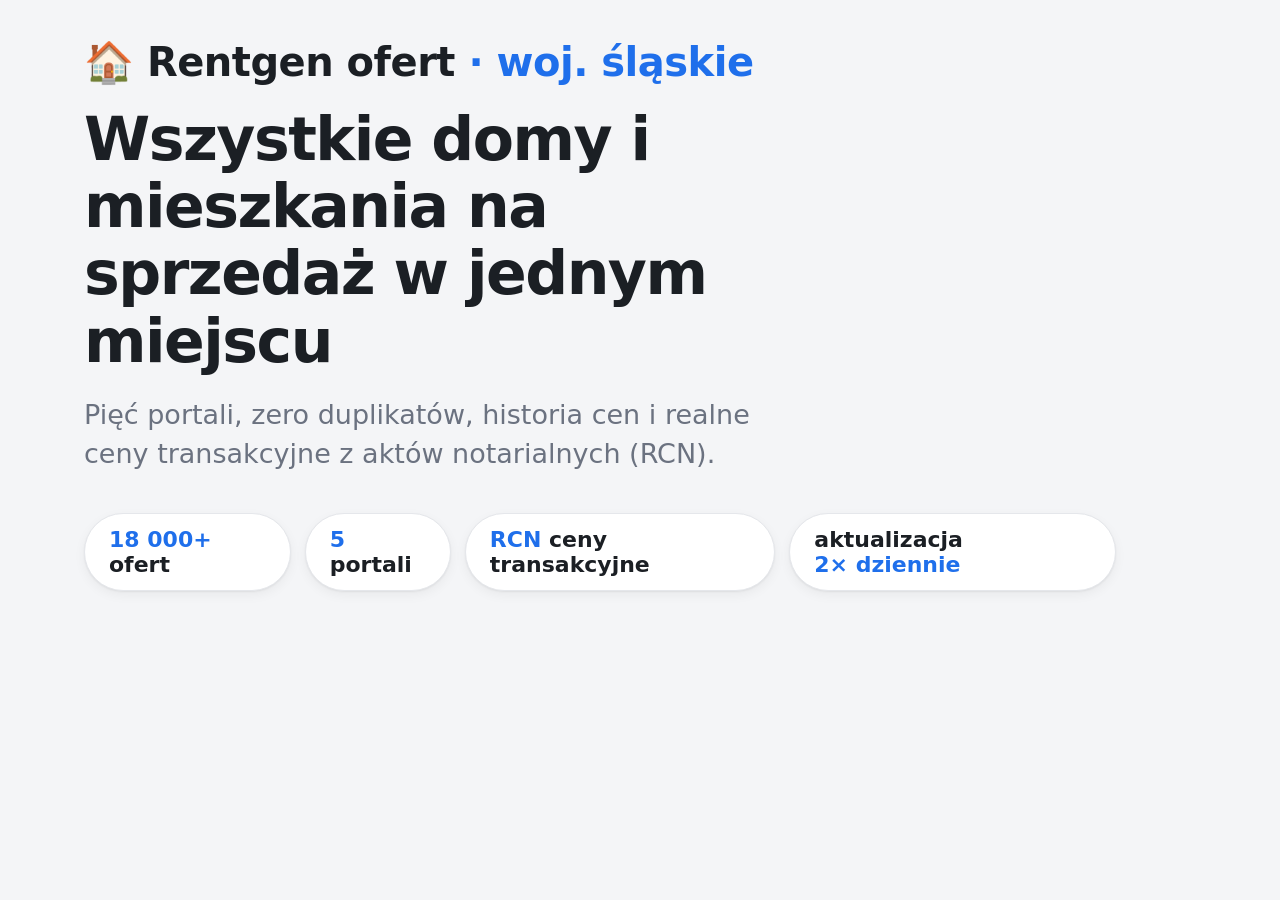
==== scripts/og-card.html @ d421add3 "Agent-readiness: no-JS summary, Dataset JSON-LD, llms.txt, OG/canonical, robots+sitemap, 404 - scrip" ====
<!doctype html>
<!-- Source of site/og.png (1200x630 social/share card). Regenerate after edits:
     npx playwright screenshot --viewport-size=1200,630 scripts/og-card.html site/og.png -->
<html lang="pl">
<head>
<meta charset="utf-8">
<style>
*{box-sizing:border-box;margin:0;padding:0}
body{
  width:1200px;height:630px;
  font-family:system-ui,-apple-system,"Segoe UI",Roboto,sans-serif;
  background:#f4f5f7;color:#1b1f24;
  display:flex;flex-direction:column;justify-content:center;padding:0 84px;
}
.brand{font-size:40px;font-weight:800;letter-spacing:-.5px;margin-bottom:20px}
.brand .accent{color:#1f6feb}
h1{font-size:60px;line-height:1.12;font-weight:800;letter-spacing:-1.5px;max-width:18ch;margin-bottom:20px}
.lead{font-size:27px;color:#6b7280;max-width:42ch;line-height:1.45;margin-bottom:40px}
.chips{display:flex;gap:14px}
.chip{background:#fff;border:1px solid #e5e7eb;border-radius:999px;padding:13px 24px;font-size:22px;font-weight:600;
box-shadow:0 1px 2px rgba(0,0,0,.06),0 4px 12px rgba(0,0,0,.05)}
.chip b{color:#1f6feb}
</style>
</head>
<body>
  <div class="brand">🏠 Rentgen ofert <span class="accent">· woj. śląskie</span></div>
  <h1>Wszystkie domy i mieszkania na sprzedaż w jednym miejscu</h1>
  <p class="lead">Pięć portali, zero duplikatów, historia cen i realne ceny transakcyjne z aktów notarialnych (RCN).</p>
  <div class="chips">
    <span class="chip"><b>18&nbsp;000+</b> ofert</span>
    <span class="chip"><b>5</b> portali</span>
    <span class="chip"><b>RCN</b> ceny transakcyjne</span>
    <span class="chip">aktualizacja <b>2×&nbsp;dziennie</b></span>
  </div>
</body>
</html>
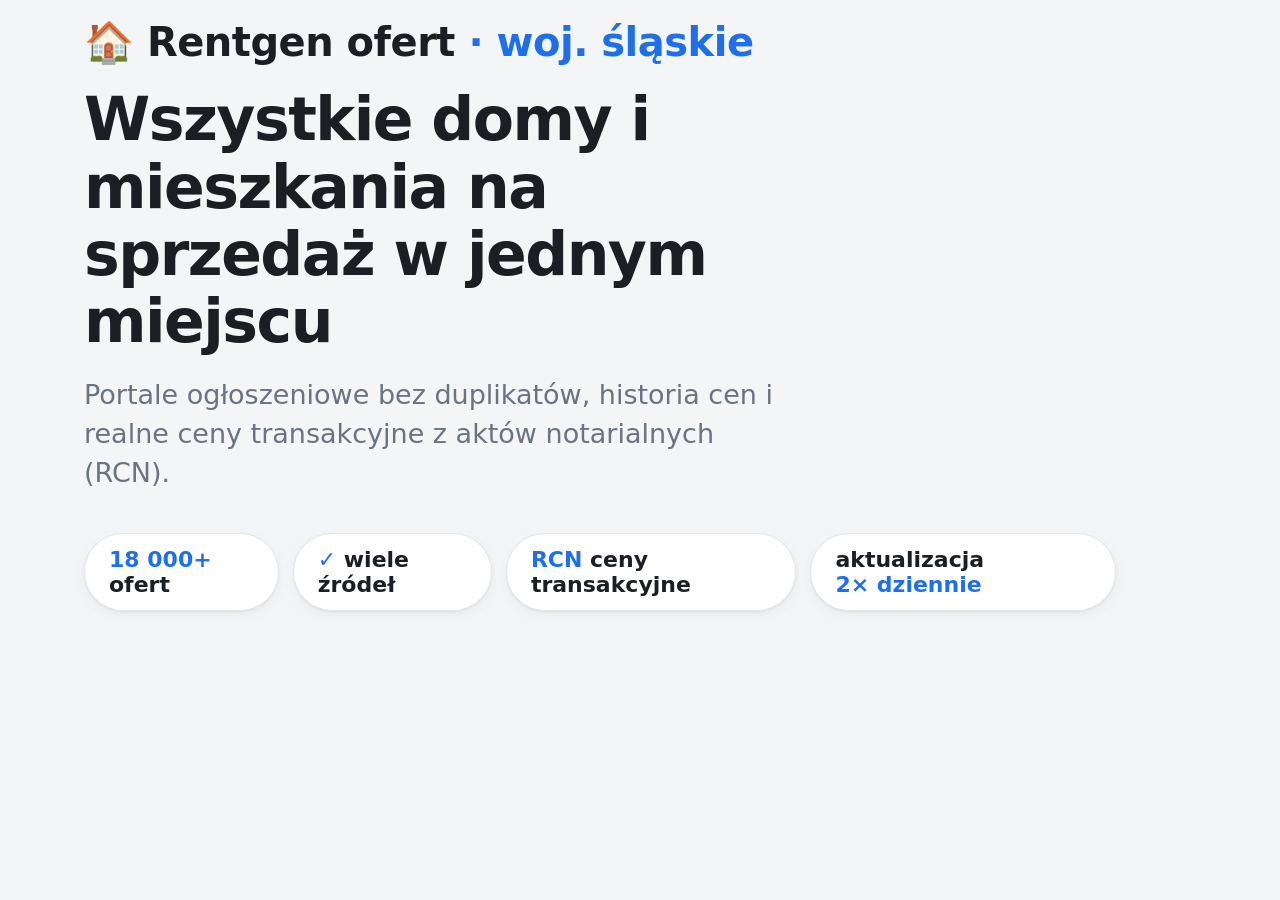
==== commit 5b936ac2: "fix: harden scraper service request handling" ====
--- a/scripts/og-card.html
+++ b/scripts/og-card.html
@@ -25,10 +25,10 @@
 <body>
   <div class="brand">🏠 Rentgen ofert <span class="accent">· woj. śląskie</span></div>
   <h1>Wszystkie domy i mieszkania na sprzedaż w jednym miejscu</h1>
-  <p class="lead">Pięć portali, zero duplikatów, historia cen i realne ceny transakcyjne z aktów notarialnych (RCN).</p>
+  <p class="lead">Portale ogłoszeniowe bez duplikatów, historia cen i realne ceny transakcyjne z aktów notarialnych (RCN).</p>
   <div class="chips">
     <span class="chip"><b>18&nbsp;000+</b> ofert</span>
-    <span class="chip"><b>5</b> portali</span>
+    <span class="chip"><b>✓</b> wiele źródeł</span>
     <span class="chip"><b>RCN</b> ceny transakcyjne</span>
     <span class="chip">aktualizacja <b>2×&nbsp;dziennie</b></span>
   </div>
